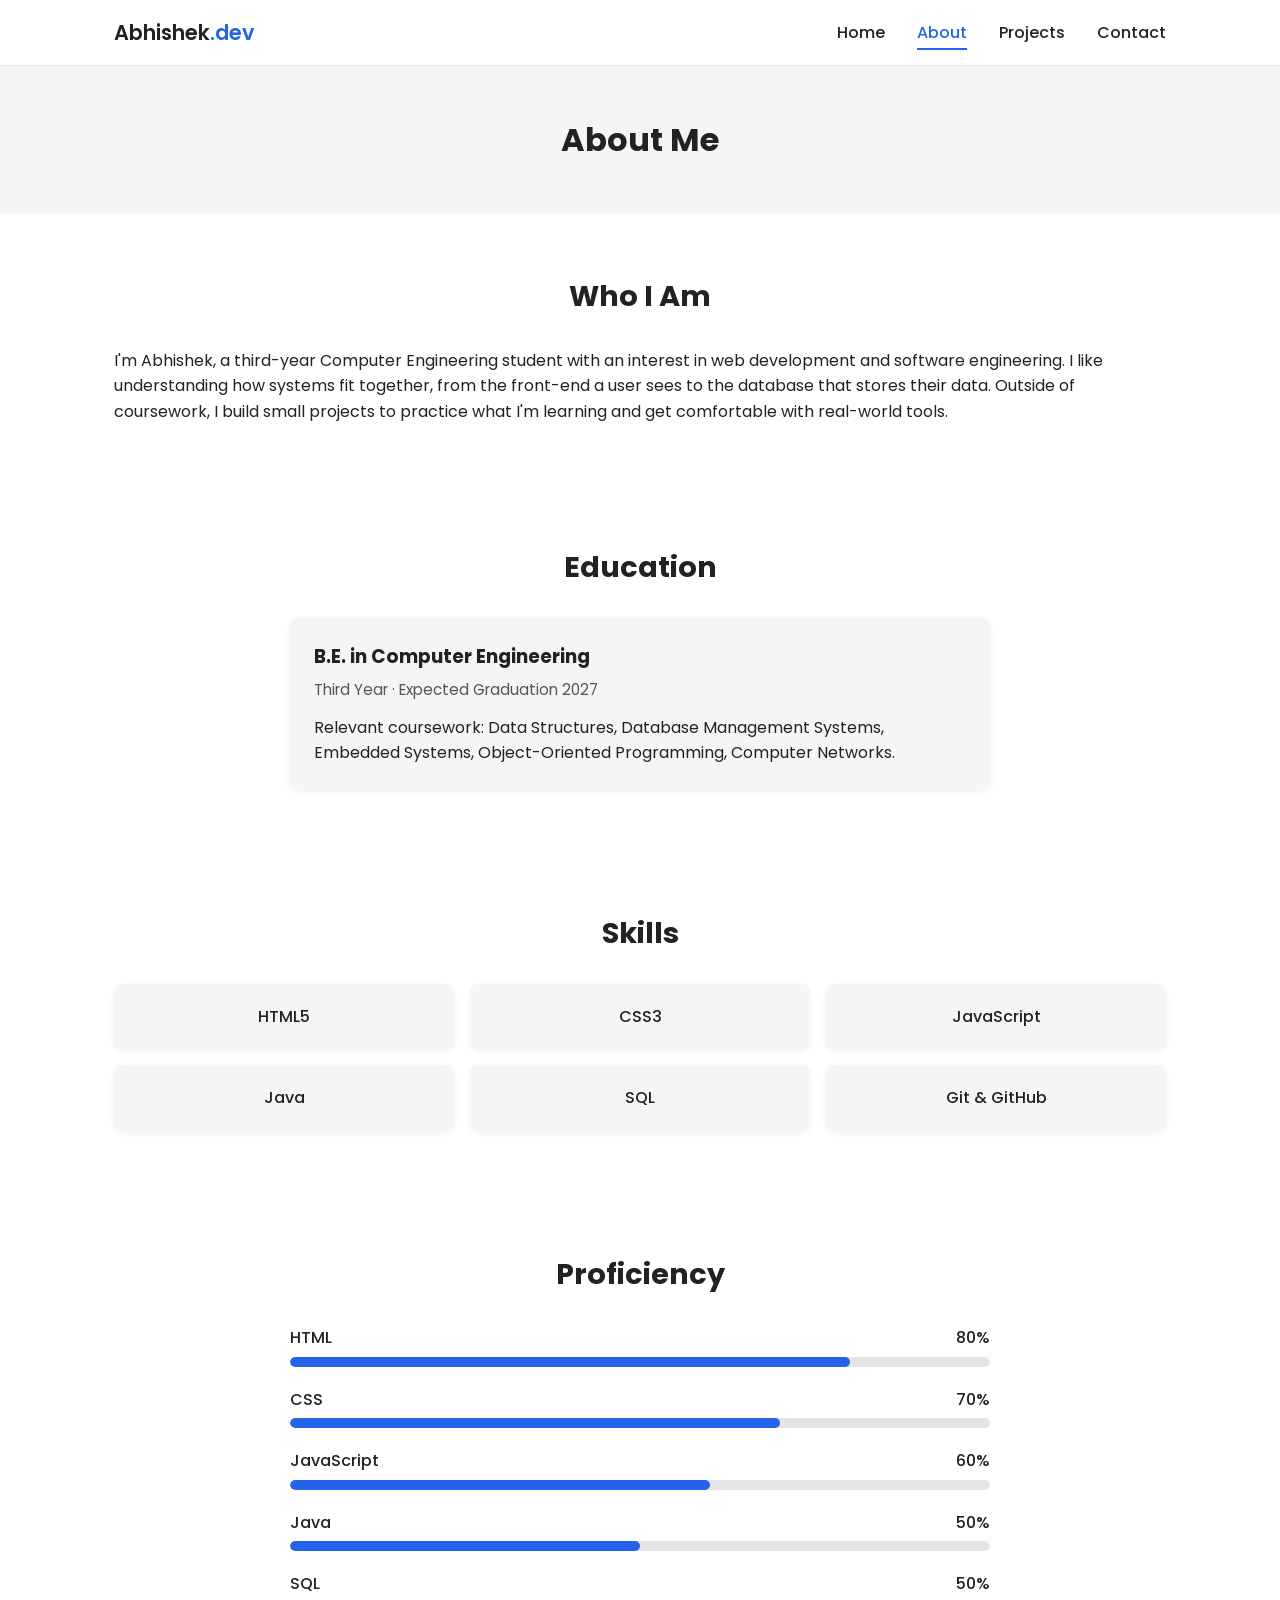
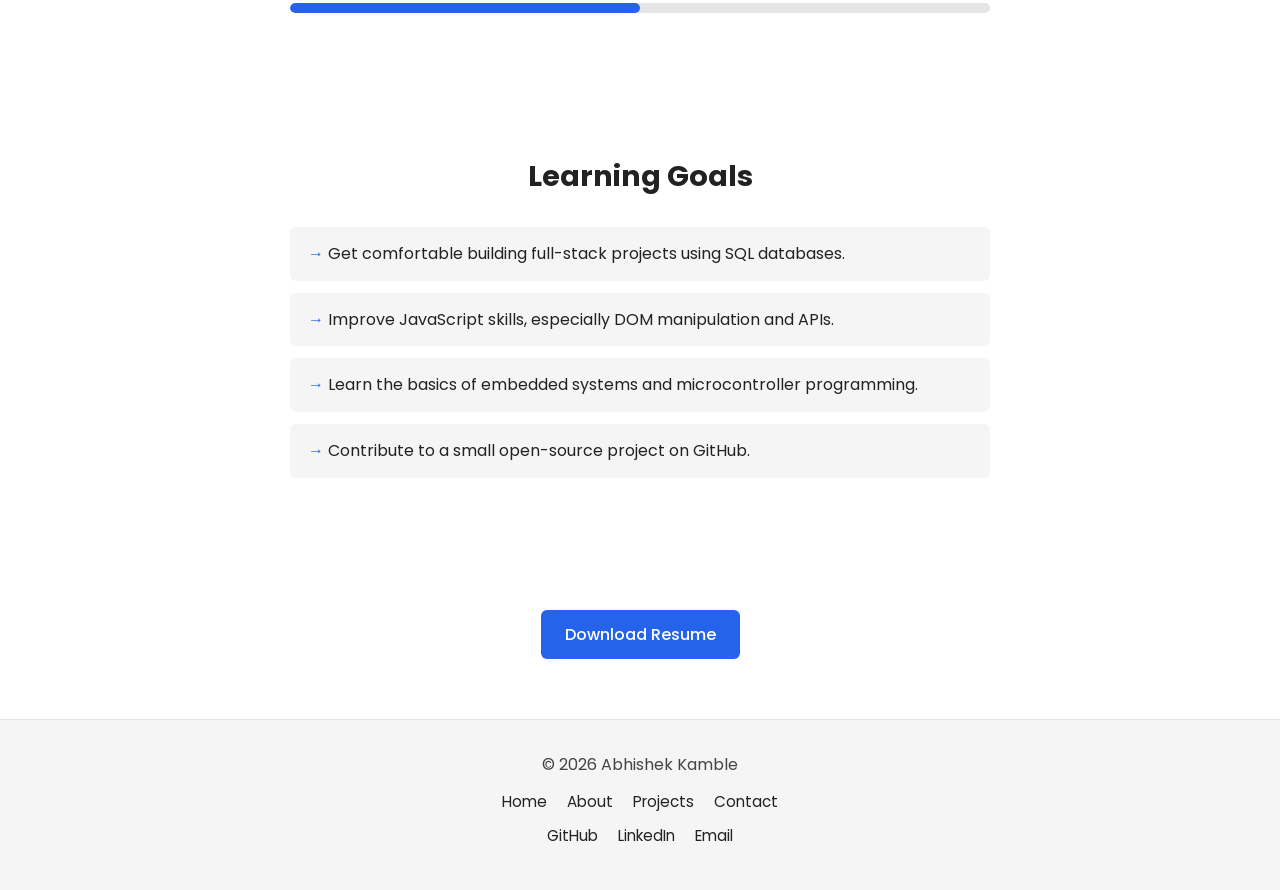
==== about.html @ 9b2233f6 "Add site files" ====
<!DOCTYPE html>
<html lang="en">
<head>
  <meta charset="UTF-8">
  <meta name="viewport" content="width=device-width, initial-scale=1.0">
  <title>About | Abhishek Kamble</title>
  <link rel="stylesheet" href="css/style.css">
  <link rel="preconnect" href="https://fonts.googleapis.com">
  <link href="https://fonts.googleapis.com/css2?family=Poppins:wght@400;500;600;700&display=swap" rel="stylesheet">
</head>
<body>

  <!-- ===== NAVIGATION ===== -->
  <header class="navbar">
    <div class="nav-container">
      <a href="index.html" class="logo">Abhishek<span>.dev</span></a>

      <button class="hamburger" id="hamburger" aria-label="Toggle navigation menu" aria-expanded="false">
        <span></span>
        <span></span>
        <span></span>
      </button>

      <nav>
        <ul class="nav-links" id="navLinks">
          <li><a href="index.html">Home</a></li>
          <li><a href="about.html" class="active">About</a></li>
          <li><a href="projects.html">Projects</a></li>
          <li><a href="contact.html">Contact</a></li>
        </ul>
      </nav>
    </div>
  </header>

  <!-- ===== PAGE HEADER ===== -->
  <section class="page-header">
    <h1>About Me</h1>
  </section>

  <!-- ===== ABOUT ME ===== -->
  <section class="section">
    <h2 class="section-title">Who I Am</h2>
    <p>
      <!-- TODO: personalize this paragraph with your own story -->
      I'm Abhishek, a third-year Computer Engineering student with an interest
      in web development and software engineering. I like understanding how
      systems fit together, from the front-end a user sees to the database
      that stores their data. Outside of coursework, I build small projects
      to practice what I'm learning and get comfortable with real-world tools.
    </p>
  </section>

  <!-- ===== EDUCATION ===== -->
  <section class="section">
    <h2 class="section-title">Education</h2>
    <div class="card education-card">
      <!-- TODO: replace with your actual college name and year -->
      <h3>B.E. in Computer Engineering</h3>
      <p class="education-meta">Third Year &middot; Expected Graduation 2027</p>
      <p>Relevant coursework: Data Structures, Database Management Systems, Embedded Systems, Object-Oriented Programming, Computer Networks.</p>
    </div>
  </section>

  <!-- ===== SKILLS GRID ===== -->
  <section class="section">
    <h2 class="section-title">Skills</h2>
    <div class="skills-grid">
      <div class="skill-card">HTML5</div>
      <div class="skill-card">CSS3</div>
      <div class="skill-card">JavaScript</div>
      <div class="skill-card">Java</div>
      <div class="skill-card">SQL</div>
      <div class="skill-card">Git &amp; GitHub</div>
    </div>
  </section>

  <!-- ===== SKILL PROGRESS BARS ===== -->
  <section class="section">
    <h2 class="section-title">Proficiency</h2>
    <div class="progress-list">

      <div class="progress-item">
        <div class="progress-label"><span>HTML</span><span>80%</span></div>
        <div class="progress-bar"><div class="progress-fill" style="width: 80%;"></div></div>
      </div>

      <div class="progress-item">
        <div class="progress-label"><span>CSS</span><span>70%</span></div>
        <div class="progress-bar"><div class="progress-fill" style="width: 70%;"></div></div>
      </div>

      <div class="progress-item">
        <div class="progress-label"><span>JavaScript</span><span>60%</span></div>
        <div class="progress-bar"><div class="progress-fill" style="width: 60%;"></div></div>
      </div>

      <div class="progress-item">
        <div class="progress-label"><span>Java</span><span>50%</span></div>
        <div class="progress-bar"><div class="progress-fill" style="width: 50%;"></div></div>
      </div>

      <div class="progress-item">
        <div class="progress-label"><span>SQL</span><span>50%</span></div>
        <div class="progress-bar"><div class="progress-fill" style="width: 50%;"></div></div>
      </div>

    </div>
  </section>

  <!-- ===== LEARNING GOALS ===== -->
  <section class="section">
    <h2 class="section-title">Learning Goals</h2>
    <ul class="goals-list">
      <li>Get comfortable building full-stack projects using SQL databases.</li>
      <li>Improve JavaScript skills, especially DOM manipulation and APIs.</li>
      <li>Learn the basics of embedded systems and microcontroller programming.</li>
      <li>Contribute to a small open-source project on GitHub.</li>
    </ul>
  </section>

  <!-- ===== RESUME DOWNLOAD ===== -->
  <section class="section resume-section">
    <!-- TODO: add your actual resume.pdf inside the project folder -->
    <a href="resume.pdf" class="btn btn-primary" download>Download Resume</a>
  </section>

  <!-- ===== FOOTER ===== -->
  <footer class="footer">
    <p>&copy; 2026 Abhishek Kamble</p>
    <ul class="footer-links">
      <li><a href="index.html">Home</a></li>
      <li><a href="about.html">About</a></li>
      <li><a href="projects.html">Projects</a></li>
      <li><a href="contact.html">Contact</a></li>
    </ul>
    <ul class="footer-social">
      <li><a href="#" target="_blank" rel="noopener">GitHub</a></li>
      <li><a href="#" target="_blank" rel="noopener">LinkedIn</a></li>
      <li><a href="mailto:youremail@example.com">Email</a></li>
    </ul>
  </footer>

  <script src="js/script.js"></script>
</body>
</html>
---- css/style.css ----
/* =========================================================
   1. RESET
   Basic reset so every browser starts from the same baseline
   ========================================================= */
* {
  margin: 0;
  padding: 0;
  box-sizing: border-box;
}

html {
  scroll-behavior: smooth;
}

body {
  font-family: 'Poppins', Arial, sans-serif;
  background-color: #FFFFFF;
  color: #222222;
  line-height: 1.6;
}

a {
  text-decoration: none;
  color: inherit;
}

ul {
  list-style: none;
}

img {
  max-width: 100%;
  display: block;
}

.section {
  max-width: 1100px;
  margin: 0 auto;
  padding: 60px 24px;
}

.section-title {
  font-size: 1.8rem;
  margin-bottom: 28px;
  text-align: center;
}

/* =========================================================
   2. NAVIGATION
   Sticky top navbar. Turns into a hamburger menu on mobile.
   ========================================================= */
.navbar {
  background-color: #FFFFFF;
  border-bottom: 1px solid #E5E5E5;
  position: sticky;
  top: 0;
  z-index: 100;
}

.nav-container {
  max-width: 1100px;
  margin: 0 auto;
  padding: 16px 24px;
  display: flex;
  align-items: center;
  justify-content: space-between;
}

.logo {
  font-size: 1.3rem;
  font-weight: 600;
  color: #222222;
}

.logo span {
  color: #2563EB;
}

.nav-links {
  display: flex;
  gap: 32px;
}

.nav-links a {
  font-weight: 500;
  color: #222222;
  padding-bottom: 4px;
  border-bottom: 2px solid transparent;
  transition: border-color 0.2s ease, color 0.2s ease;
}

.nav-links a:hover,
.nav-links a.active {
  color: #2563EB;
  border-bottom: 2px solid #2563EB;
}

/* Hamburger button - hidden on desktop, shown on mobile below */
.hamburger {
  display: none;
  flex-direction: column;
  justify-content: space-between;
  width: 26px;
  height: 18px;
  background: none;
  border: none;
  cursor: pointer;
  padding: 0;
}

.hamburger span {
  display: block;
  height: 2px;
  width: 100%;
  background-color: #222222;
  border-radius: 2px;
  transition: transform 0.2s ease, opacity 0.2s ease;
}

/* Class toggled by js/script.js when the menu is open */
.hamburger.open span:nth-child(1) {
  transform: translateY(8px) rotate(45deg);
}

.hamburger.open span:nth-child(2) {
  opacity: 0;
}

.hamburger.open span:nth-child(3) {
  transform: translateY(-8px) rotate(-45deg);
}

/* =========================================================
   3. HERO
   ========================================================= */
.hero {
  background-color: #F5F5F5;
  padding: 80px 24px;
  text-align: center;
}

.hero-content {
  max-width: 700px;
  margin: 0 auto;
}

.hero h1 {
  font-size: 2.4rem;
  margin-bottom: 8px;
}

.hero .highlight {
  color: #2563EB;
}

.hero h2 {
  font-size: 1.3rem;
  font-weight: 500;
  color: #444444;
  margin-bottom: 20px;
}

.hero p {
  margin-bottom: 28px;
  color: #444444;
}

.hero-buttons {
  display: flex;
  gap: 16px;
  justify-content: center;
  flex-wrap: wrap;
}

.page-header {
  background-color: #F5F5F5;
  padding: 48px 24px;
  text-align: center;
}

.page-header h1 {
  font-size: 2rem;
}

/* =========================================================
   4. CARDS
   Reusable card style used for skills, projects, and forms
   ========================================================= */
.card {
  background-color: #F5F5F5;
  border-radius: 8px;
  padding: 24px;
  box-shadow: 0 2px 6px rgba(0, 0, 0, 0.06);
}

.skills-grid {
  display: grid;
  grid-template-columns: repeat(3, 1fr);
  gap: 16px;
}

.skill-card {
  background-color: #F5F5F5;
  border-radius: 8px;
  padding: 20px;
  text-align: center;
  font-weight: 500;
  box-shadow: 0 2px 6px rgba(0, 0, 0, 0.06);
}

.project-grid {
  display: grid;
  grid-template-columns: repeat(3, 1fr);
  gap: 24px;
}

.project-card {
  display: flex;
  flex-direction: column;
  gap: 10px;
}

.project-img {
  border-radius: 6px;
  background-color: #E5E5E5;
  aspect-ratio: 16 / 10;
  object-fit: cover;
}

.tech-stack {
  font-size: 0.9rem;
  color: #555555;
}

.card-buttons {
  display: flex;
  gap: 10px;
  margin-top: 8px;
  flex-wrap: wrap;
}

.education-card {
  max-width: 700px;
  margin: 0 auto;
}

.education-meta {
  color: #555555;
  font-size: 0.95rem;
  margin: 6px 0 12px;
}

.goals-list {
  max-width: 700px;
  margin: 0 auto;
}

.goals-list li {
  background-color: #F5F5F5;
  border-radius: 6px;
  padding: 14px 18px;
  margin-bottom: 12px;
}

.goals-list li::before {
  content: "\2192  ";
  color: #2563EB;
  font-weight: 600;
}

/* Progress bars on the About page */
.progress-list {
  max-width: 700px;
  margin: 0 auto;
}

.progress-item {
  margin-bottom: 20px;
}

.progress-label {
  display: flex;
  justify-content: space-between;
  margin-bottom: 6px;
  font-weight: 500;
}

.progress-bar {
  background-color: #E5E5E5;
  border-radius: 6px;
  height: 10px;
  overflow: hidden;
}

.progress-fill {
  background-color: #2563EB;
  height: 100%;
  border-radius: 6px;
}

.resume-section {
  text-align: center;
}

/* Contact page */
.contact-grid {
  display: grid;
  grid-template-columns: 2fr 1fr;
  gap: 32px;
}

.contact-form {
  background-color: #F5F5F5;
  border-radius: 8px;
  padding: 28px;
  box-shadow: 0 2px 6px rgba(0, 0, 0, 0.06);
}

.form-group {
  margin-bottom: 18px;
}

.form-group label {
  display: block;
  font-weight: 500;
  margin-bottom: 6px;
}

.form-group input,
.form-group textarea {
  width: 100%;
  padding: 10px 12px;
  border: 1px solid #CCCCCC;
  border-radius: 6px;
  font-family: inherit;
  font-size: 1rem;
  background-color: #FFFFFF;
}

.form-group input:focus,
.form-group textarea:focus {
  outline: 2px solid #2563EB;
  outline-offset: 1px;
}

.form-status {
  margin-top: 12px;
  font-size: 0.95rem;
  color: #2563EB;
}

.contact-info {
  background-color: #F5F5F5;
  border-radius: 8px;
  padding: 28px;
  box-shadow: 0 2px 6px rgba(0, 0, 0, 0.06);
}

.contact-info h3 {
  margin-bottom: 14px;
}

.contact-links li {
  margin-bottom: 10px;
}

.contact-links a {
  color: #2563EB;
  font-weight: 500;
}

/* =========================================================
   5. BUTTONS
   ========================================================= */
.btn {
  display: inline-block;
  padding: 10px 22px;
  border-radius: 6px;
  font-weight: 500;
  border: 2px solid transparent;
  cursor: pointer;
  transition: background-color 0.2s ease, color 0.2s ease, border-color 0.2s ease;
}

.btn-primary {
  background-color: #2563EB;
  color: #FFFFFF;
}

.btn-primary:hover {
  background-color: #1D4ED8;
}

.btn-secondary {
  background-color: #FFFFFF;
  color: #2563EB;
  border-color: #2563EB;
}

.btn-secondary:hover {
  background-color: #2563EB;
  color: #FFFFFF;
}

.btn-outline {
  background-color: transparent;
  color: #2563EB;
  border-color: #2563EB;
  padding: 8px 18px;
  font-size: 0.95rem;
}

.btn-outline:hover {
  background-color: #2563EB;
  color: #FFFFFF;
}

/* =========================================================
   6. FOOTER
   ========================================================= */
.footer {
  background-color: #F5F5F5;
  padding: 32px 24px;
  text-align: center;
  border-top: 1px solid #E5E5E5;
}

.footer p {
  margin-bottom: 12px;
  color: #444444;
}

.footer-links,
.footer-social {
  display: flex;
  justify-content: center;
  gap: 20px;
  flex-wrap: wrap;
  margin-bottom: 10px;
  font-size: 0.95rem;
}

.footer-links a:hover,
.footer-social a:hover {
  color: #2563EB;
}

/* =========================================================
   7. RESPONSIVE MEDIA QUERIES
   ========================================================= */

/* Tablet */
@media (max-width: 900px) {
  .skills-grid {
    grid-template-columns: repeat(2, 1fr);
  }

  .project-grid {
    grid-template-columns: repeat(2, 1fr);
  }

  .contact-grid {
    grid-template-columns: 1fr;
  }
}

/* Mobile */
@media (max-width: 640px) {
  .hamburger {
    display: flex;
  }

  .nav-links {
    position: absolute;
    top: 100%;
    left: 0;
    width: 100%;
    background-color: #FFFFFF;
    flex-direction: column;
    align-items: center;
    gap: 0;
    border-bottom: 1px solid #E5E5E5;

    /* Hidden by default, shown by JS toggling .show */
    max-height: 0;
    overflow: hidden;
    transition: max-height 0.25s ease;
  }

  .nav-links.show {
    max-height: 300px;
  }

  .nav-links li {
    width: 100%;
    text-align: center;
  }

  .nav-links a {
    display: block;
    padding: 14px 0;
    border-bottom: none;
  }

  .hero h1 {
    font-size: 1.8rem;
  }

  .hero h2 {
    font-size: 1.1rem;
  }

  .skills-grid {
    grid-template-columns: 1fr;
  }

  .project-grid {
    grid-template-columns: 1fr;
  }
}
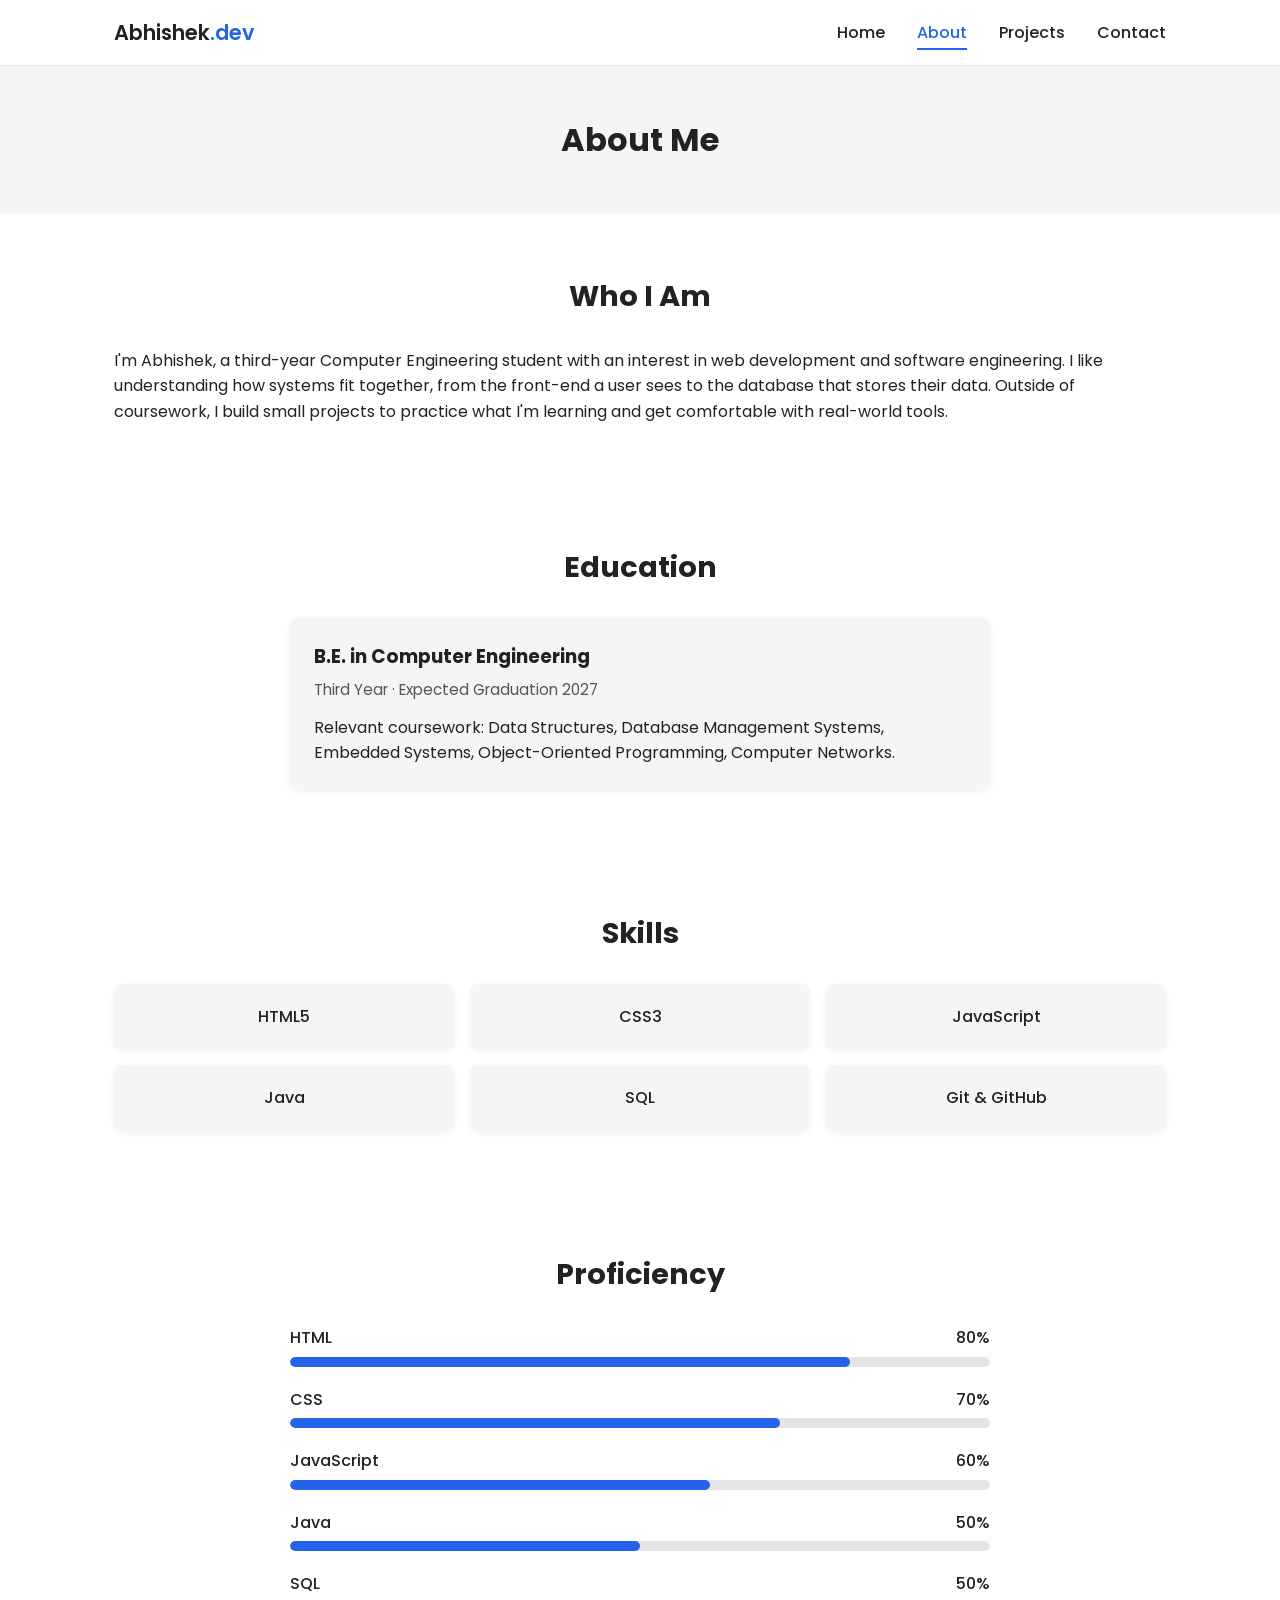
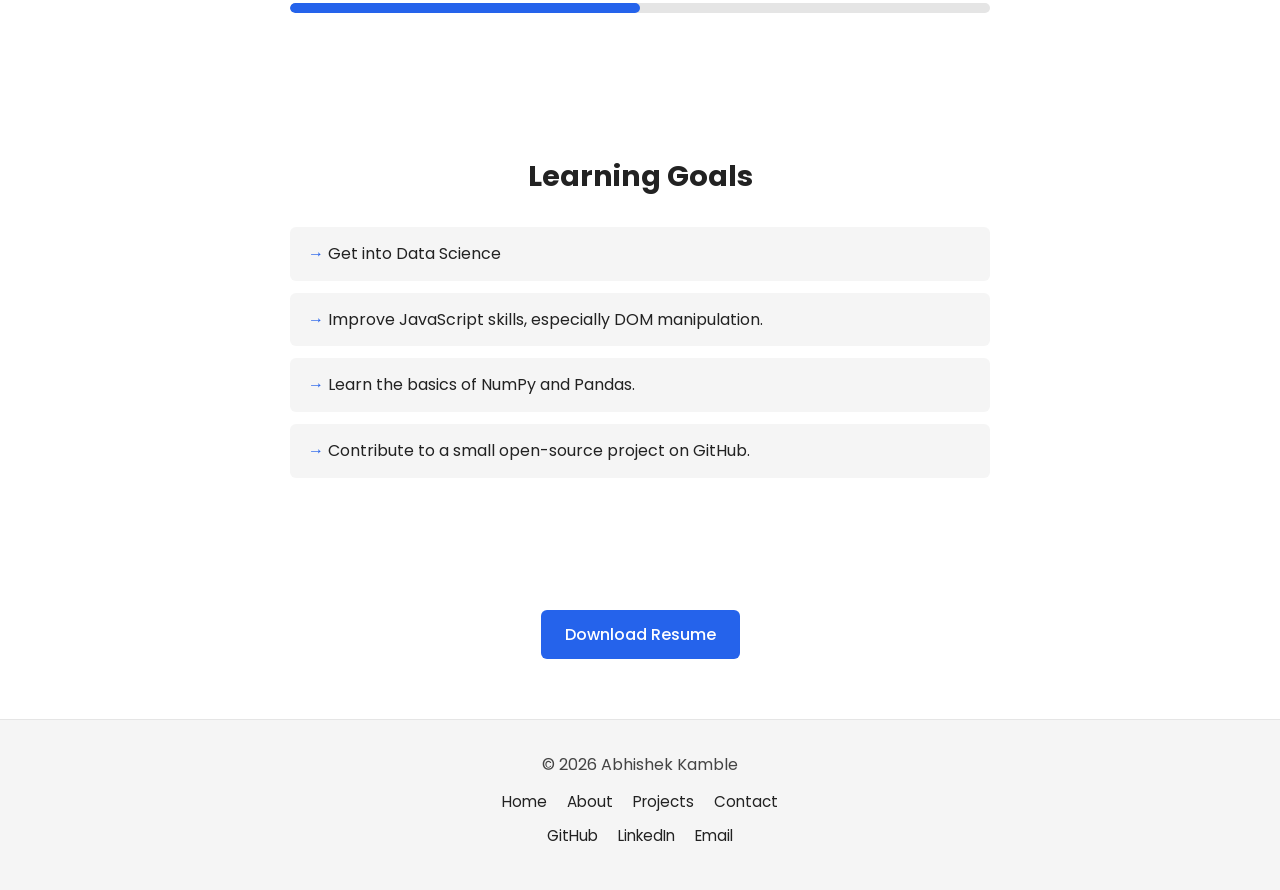
==== commit 9da4f8dd: "learning goals changes" ====
--- a/about.html
+++ b/about.html
@@ -111,9 +111,9 @@
   <section class="section">
     <h2 class="section-title">Learning Goals</h2>
     <ul class="goals-list">
-      <li>Get comfortable building full-stack projects using SQL databases.</li>
-      <li>Improve JavaScript skills, especially DOM manipulation and APIs.</li>
-      <li>Learn the basics of embedded systems and microcontroller programming.</li>
+      <li>Get into Data Science</li>
+      <li>Improve JavaScript skills, especially DOM manipulation.</li>
+      <li>Learn the basics of NumPy and Pandas.</li>
       <li>Contribute to a small open-source project on GitHub.</li>
     </ul>
   </section>
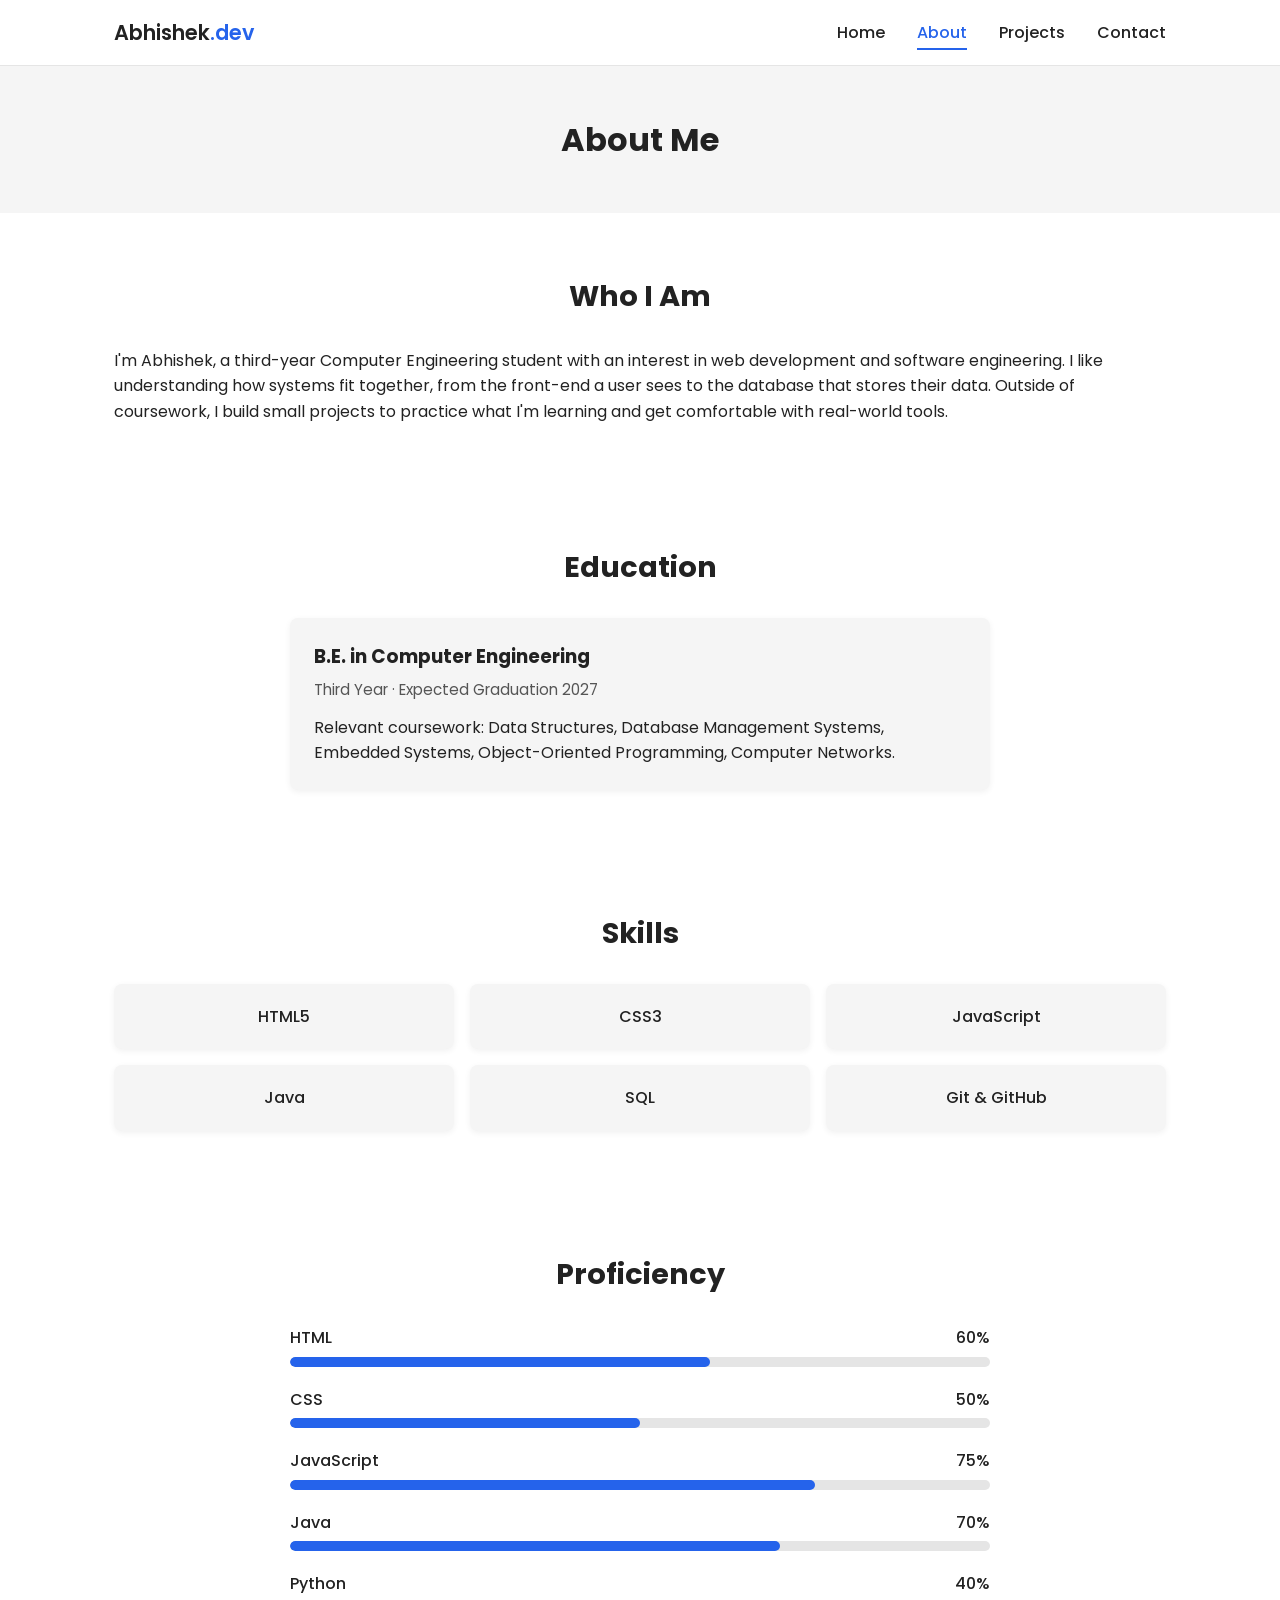
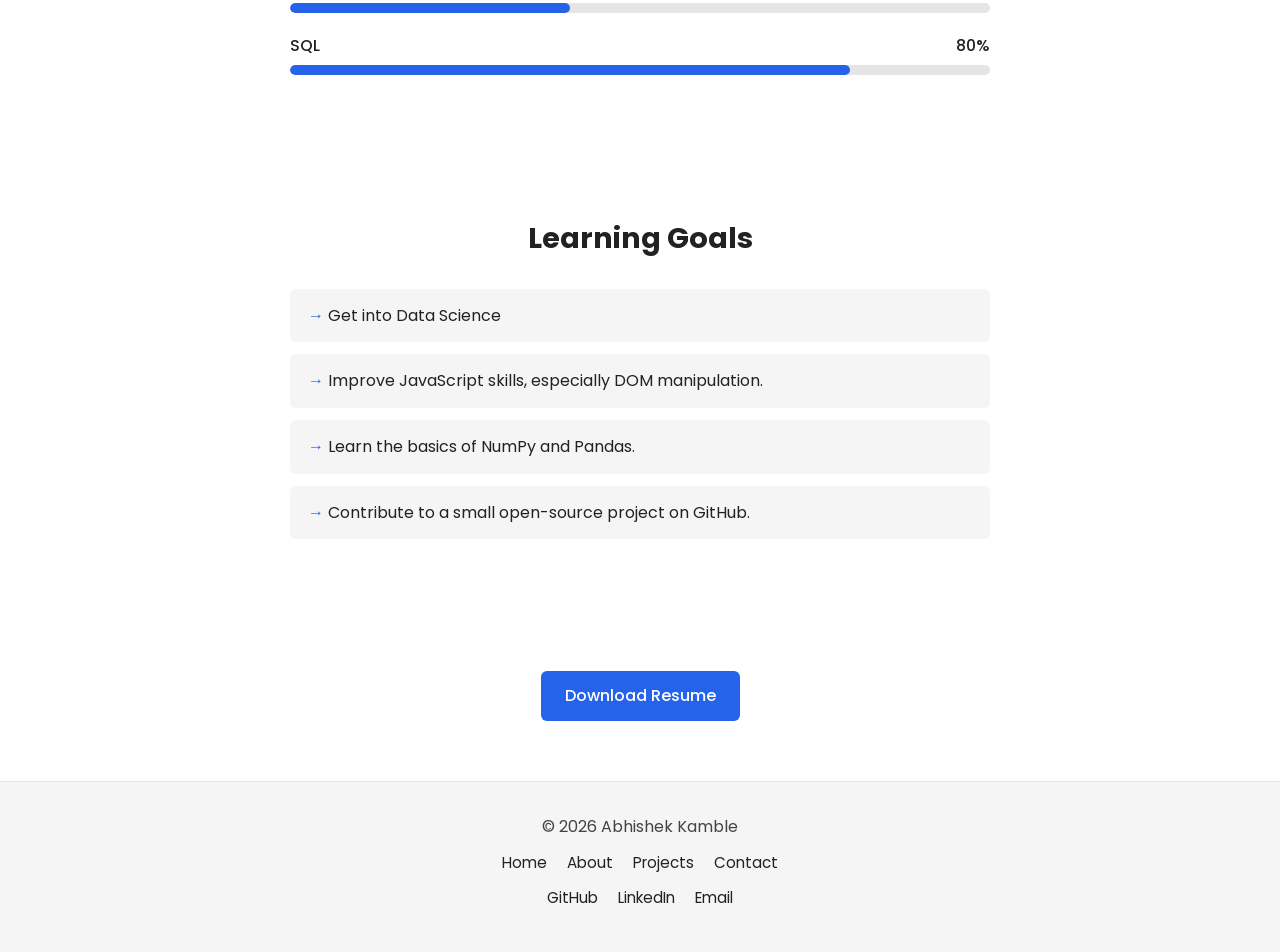
==== commit 575c3a9d: "proficiency updates" ====
--- a/about.html
+++ b/about.html
@@ -80,28 +80,31 @@
     <div class="progress-list">
 
       <div class="progress-item">
-        <div class="progress-label"><span>HTML</span><span>80%</span></div>
-        <div class="progress-bar"><div class="progress-fill" style="width: 80%;"></div></div>
-      </div>
-
-      <div class="progress-item">
-        <div class="progress-label"><span>CSS</span><span>70%</span></div>
-        <div class="progress-bar"><div class="progress-fill" style="width: 70%;"></div></div>
-      </div>
-
-      <div class="progress-item">
-        <div class="progress-label"><span>JavaScript</span><span>60%</span></div>
+        <div class="progress-label"><span>HTML</span><span>60%</span></div>
         <div class="progress-bar"><div class="progress-fill" style="width: 60%;"></div></div>
       </div>
 
       <div class="progress-item">
-        <div class="progress-label"><span>Java</span><span>50%</span></div>
+        <div class="progress-label"><span>CSS</span><span>50%</span></div>
         <div class="progress-bar"><div class="progress-fill" style="width: 50%;"></div></div>
       </div>
 
       <div class="progress-item">
-        <div class="progress-label"><span>SQL</span><span>50%</span></div>
-        <div class="progress-bar"><div class="progress-fill" style="width: 50%;"></div></div>
+        <div class="progress-label"><span>JavaScript</span><span>75%</span></div>
+        <div class="progress-bar"><div class="progress-fill" style="width: 75%;"></div></div>
+      </div>
+
+      <div class="progress-item">
+        <div class="progress-label"><span>Java</span><span>70%</span></div>
+        <div class="progress-bar"><div class="progress-fill" style="width: 70%;"></div></div>
+      </div>
+<div class="progress-item">
+  <div class="progress-label"><span>Python</span><span>40%</span></div>
+  <div class="progress-bar"><div class="progress-fill" style="width: 40%;"></div></div>
+</div>
+      <div class="progress-item">
+        <div class="progress-label"><span>SQL</span><span>80%</span></div>
+        <div class="progress-bar"><div class="progress-fill" style="width: 80%;"></div></div>
       </div>
 
     </div>
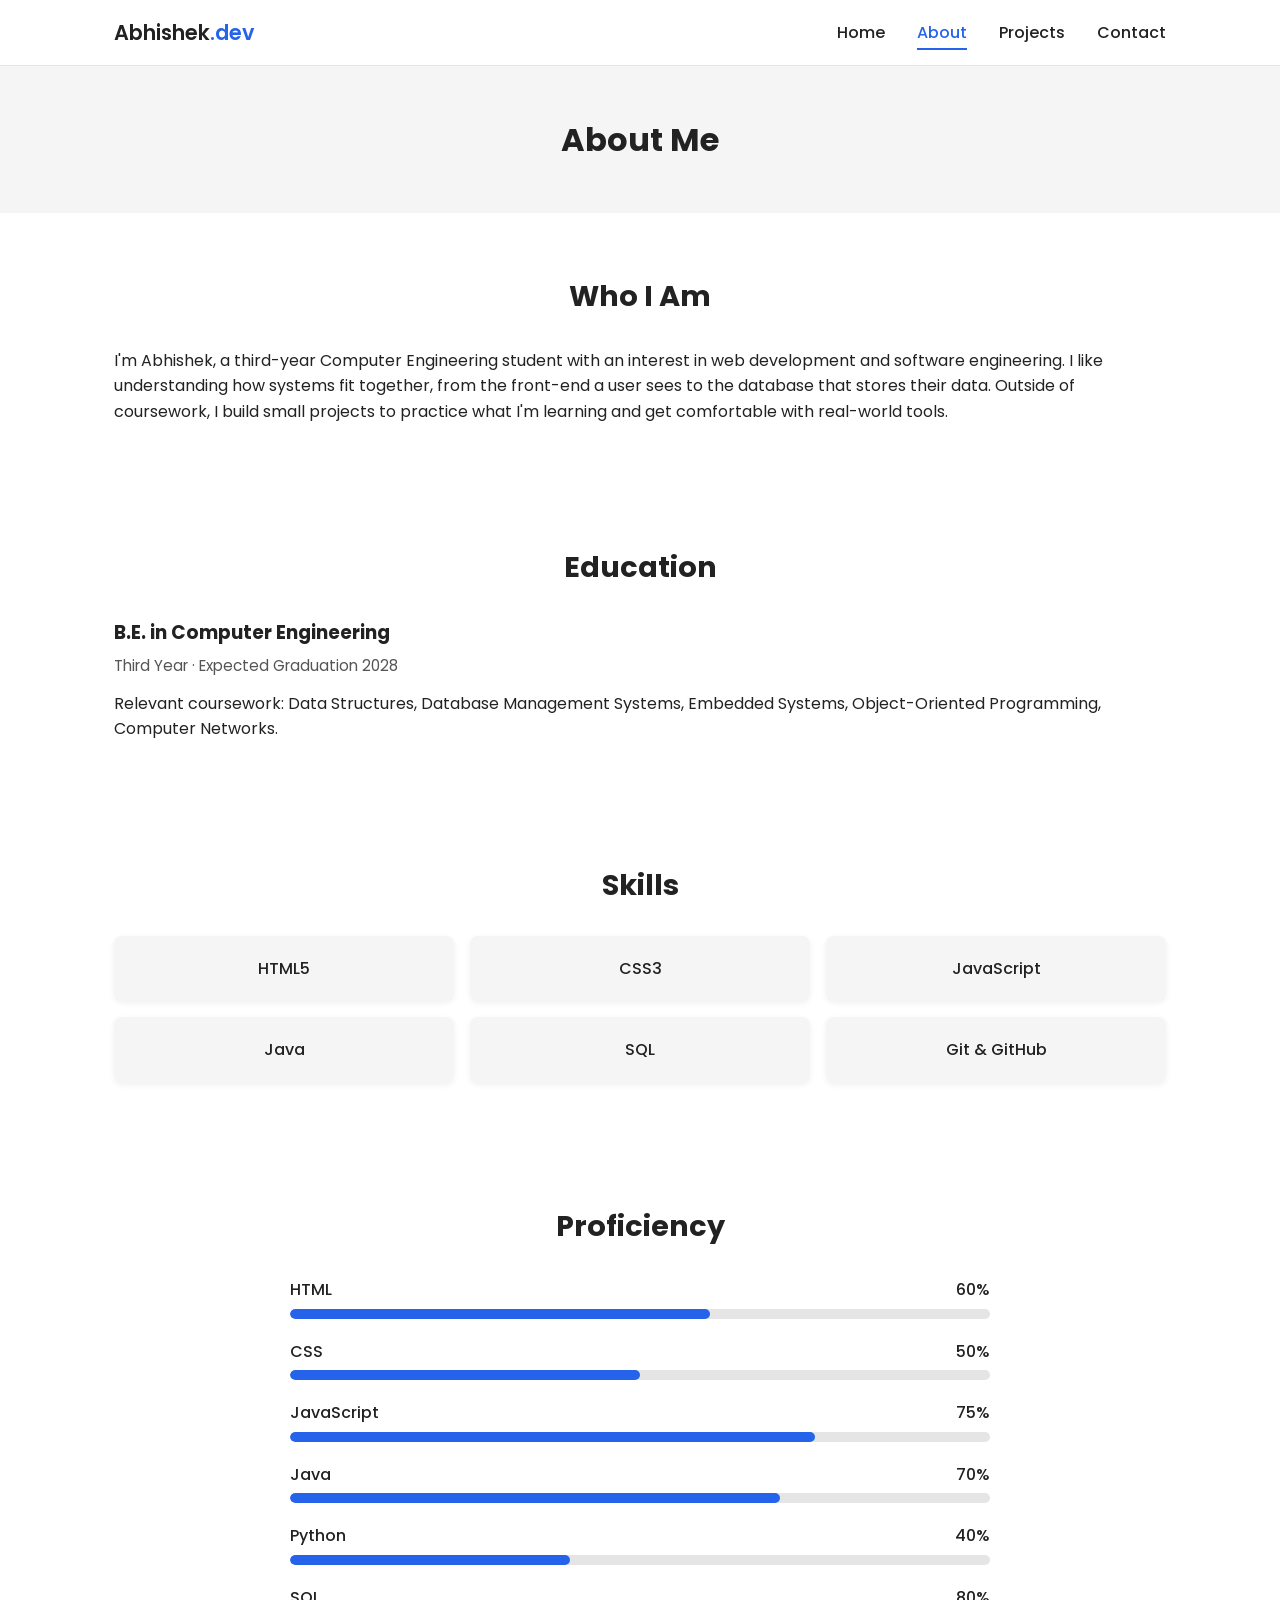
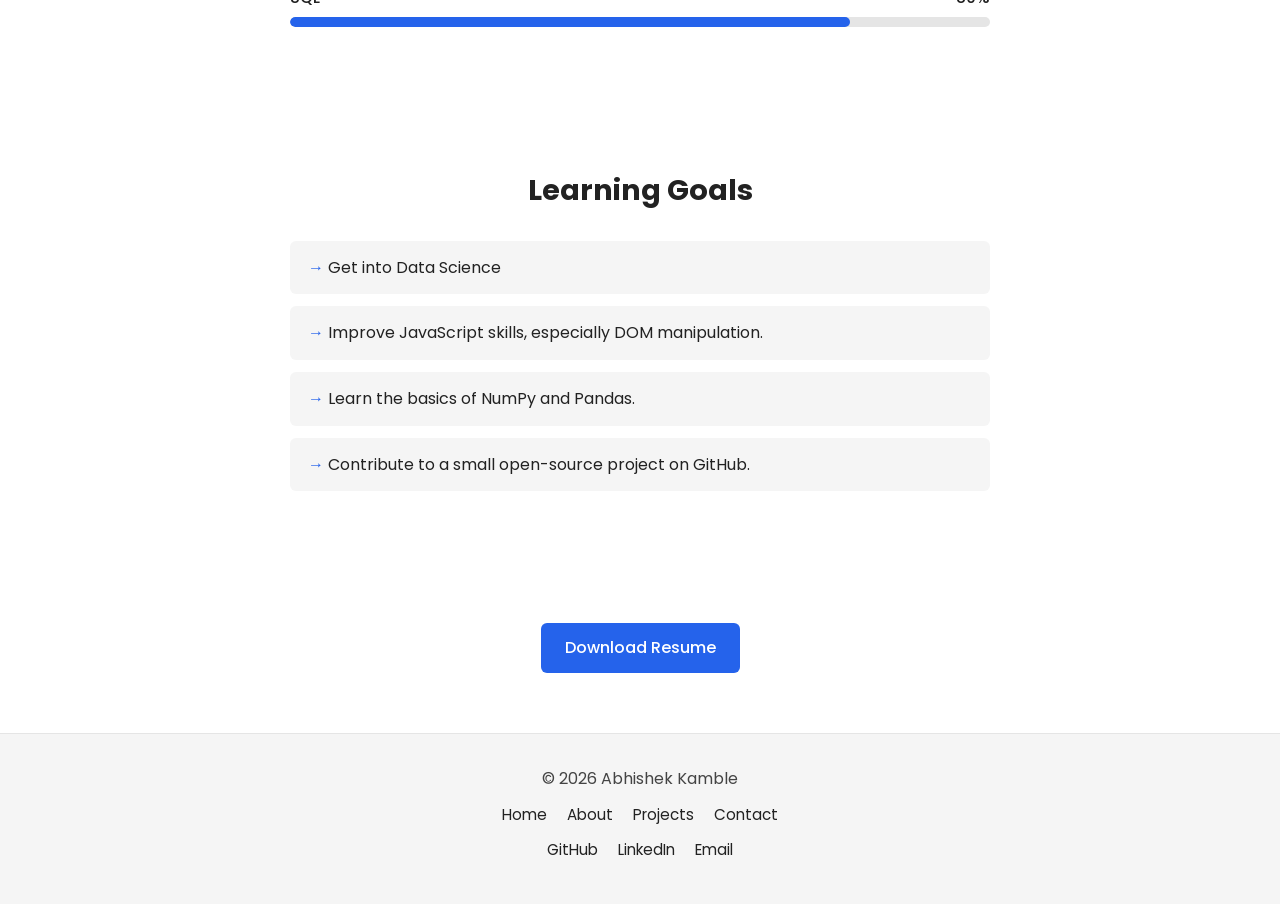
==== commit da02ae0d: "edu upd" ====
--- a/about.html
+++ b/about.html
@@ -53,10 +53,10 @@
   <!-- ===== EDUCATION ===== -->
   <section class="section">
     <h2 class="section-title">Education</h2>
-    <div class="card education-card">
-      <!-- TODO: replace with your actual college name and year -->
+    <div class="Vasantdada Patil College of Engineering, Mumbai">
+    
       <h3>B.E. in Computer Engineering</h3>
-      <p class="education-meta">Third Year &middot; Expected Graduation 2027</p>
+      <p class="education-meta">Third Year &middot; Expected Graduation 2028</p>
       <p>Relevant coursework: Data Structures, Database Management Systems, Embedded Systems, Object-Oriented Programming, Computer Networks.</p>
     </div>
   </section>
@@ -137,9 +137,9 @@
       <li><a href="contact.html">Contact</a></li>
     </ul>
     <ul class="footer-social">
-      <li><a href="#" target="_blank" rel="noopener">GitHub</a></li>
-      <li><a href="#" target="_blank" rel="noopener">LinkedIn</a></li>
-      <li><a href="mailto:youremail@example.com">Email</a></li>
+      <li><a href="https://github.com/abhi6001" target="_blank" rel="noopener">GitHub</a></li>
+      <li><a href="https://www.linkedin.com/in/abhishek-kamble-6a325b3b7/?skipRedirect=true" target="_blank" rel="noopener">LinkedIn</a></li>
+      <li><a href="6060abhishek@example.com">Email</a></li>
     </ul>
   </footer>
 
